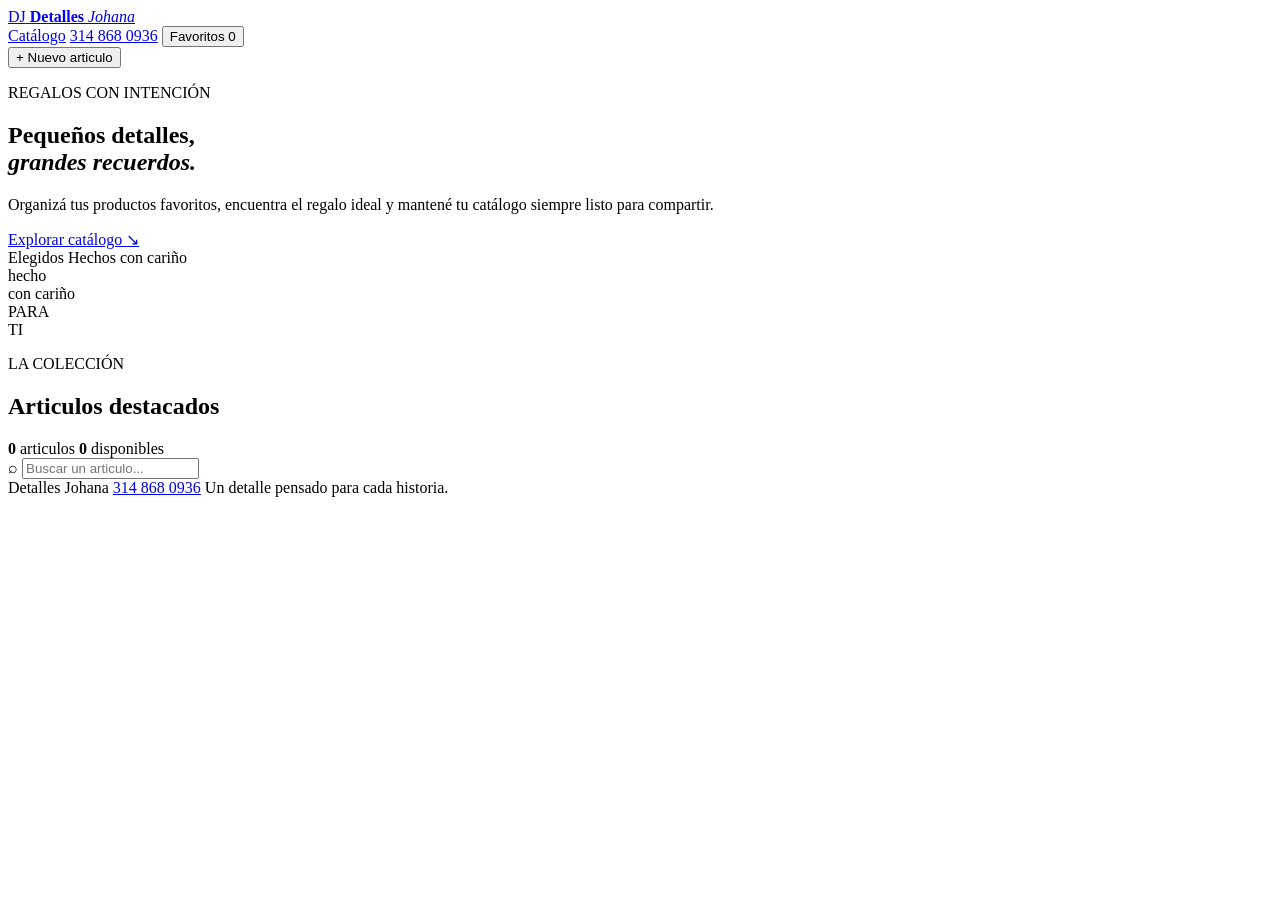
==== index.html @ 560e07d5 "Improve the catalog UI with a more premium layout and refined design" ====
<!doctype html>
<html lang="es">
<head>
  <meta charset="utf-8">
  <meta name="viewport" content="width=device-width, initial-scale=1, viewport-fit=cover">
  <meta name="theme-color" content="#f5efe8">
  <meta name="description" content="Catalogo de detalles especiales de Detalles Johana.">
  <link rel="manifest" href="manifest.webmanifest">
  <link rel="stylesheet" href="styles.css">
  <title>Detalles Johana | Catalogo</title>
</head>
<body>
  <div class="bg-blur blur-one"></div>
  <div class="bg-blur blur-two"></div>

  <main class="app-shell">
    <header class="topbar">
      <a class="brand" href="#inicio" aria-label="Detalles Johana, inicio">
        <span class="brand-mark">DJ</span>
        <span class="brand-text">
          <strong>Detalles</strong>
          <em>Johana</em>
        </span>
      </a>

      <nav class="main-nav" aria-label="Navegación principal">
        <a class="nav-link is-active" href="#catalogo">Catálogo</a>
        <a class="nav-link" href="tel:+573148680936" aria-label="Llamar al 3148680936">314 868 0936</a>
        <button class="nav-link icon-button" id="favoritesButton" type="button">
          Favoritos <span id="favoriteCount">0</span>
        </button>
      </nav>

      <button class="primary-button compact" id="addProductButton" type="button">
        <span aria-hidden="true">+</span> Nuevo articulo
      </button>
    </header>

    <section class="hero" id="inicio" aria-labelledby="heroTitle">
      <div class="hero-copy">
        <p class="eyebrow">REGALOS CON INTENCIÓN</p>
        <h1 id="heroTitle">Pequeños detalles,<br><i>grandes recuerdos.</i></h1>
        <p class="hero-text">
          Organizá tus productos favoritos, encuentra el regalo ideal y mantené tu catálogo siempre listo para compartir.
        </p>

        <div class="hero-actions">
          <a class="dark-button" href="#catalogo">Explorar catálogo <span aria-hidden="true">↘</span></a>
          <div class="mini-badges">
            <span>Elegidos</span>
            <span>Hechos con cariño</span>
          </div>
        </div>
      </div>

      <div class="hero-art" aria-label="Selección de detalles especiales">
        <div class="hero-note">hecho<br>con cariño</div>
        <div class="hero-photo"></div>
        <span class="hero-stamp">PARA<br>TI</span>
      </div>
    </section>

    <section class="catalog-section" id="catalogo" aria-labelledby="catalogTitle">
      <div class="section-heading">
        <div>
          <p class="eyebrow">LA COLECCIÓN</p>
          <h2 id="catalogTitle">Articulos destacados</h2>
        </div>

        <div class="catalog-stats" aria-label="Resumen del catálogo">
          <span><strong id="productCount">0</strong> articulos</span>
          <span><strong id="availableCount">0</strong> disponibles</span>
        </div>
      </div>

      <div class="catalog-tools">
        <label class="search-box">
          <span aria-hidden="true">⌕</span>
          <input id="searchInput" type="search" placeholder="Buscar un articulo..." aria-label="Buscar articulos">
        </label>
        <div class="filter-row" id="filterRow" aria-label="Filtrar por categoría"></div>
      </div>

      <div class="product-grid" id="productGrid"></div>
    </section>

    <footer class="footer">
      <span>Detalles Johana</span>
      <a href="tel:+573148680936">314 868 0936</a>
      <span>Un detalle pensado para cada historia.</span>
    </footer>
  </main>

  <dialog id="productDialog">
    <form id="productForm" novalidate>
      <div class="dialog-heading">
        <div>
          <p class="eyebrow">NUEVO ARTICULO</p>
          <h2>Agrega un detalle</h2>
        </div>
        <button class="close-button" id="closeProductButton" type="button" aria-label="Cerrar">×</button>
      </div>

      <label>
        Nombre del articulo
        <input name="name" required maxlength="45" placeholder="Ej. Vela aromatica">
      </label>

      <div class="form-row">
        <label>
          Categoria
          <select name="category">
            <option value="Regalos">Regalos</option>
            <option value="Hogar">Hogar</option>
            <option value="Papeleria">Papeleria</option>
            <option value="Accesorios">Accesorios</option>
          </select>
        </label>

        <label>
          Precio
          <input name="price" type="number" min="0" step="100" required placeholder="45000">
        </label>
      </div>

      <div class="form-row">
        <label>
          Disponibilidad
          <input name="stock" type="number" min="0" step="1" required value="1">
        </label>

        <label>
          Color de respaldo
          <input name="color" type="color" value="#d7a18c">
        </label>
      </div>

      <label>
        Foto del articulo
        <input name="imageFile" type="file" accept="image/*" required>
      </label>

      <button class="dark-button full-width" type="submit">
        Guardar articulo <span aria-hidden="true">→</span>
      </button>
    </form>
  </dialog>

  <dialog id="imageDialog" class="image-dialog">
    <button class="close-button image-close-button" id="closeImageButton" type="button" aria-label="Cerrar imagen">×</button>
    <img id="expandedImage" alt="">
    <p id="expandedImageTitle"></p>
  </dialog>

  <div class="toast" id="toast" role="status" aria-live="polite"></div>

  <script src="app.js"></script>
</body>
</html>
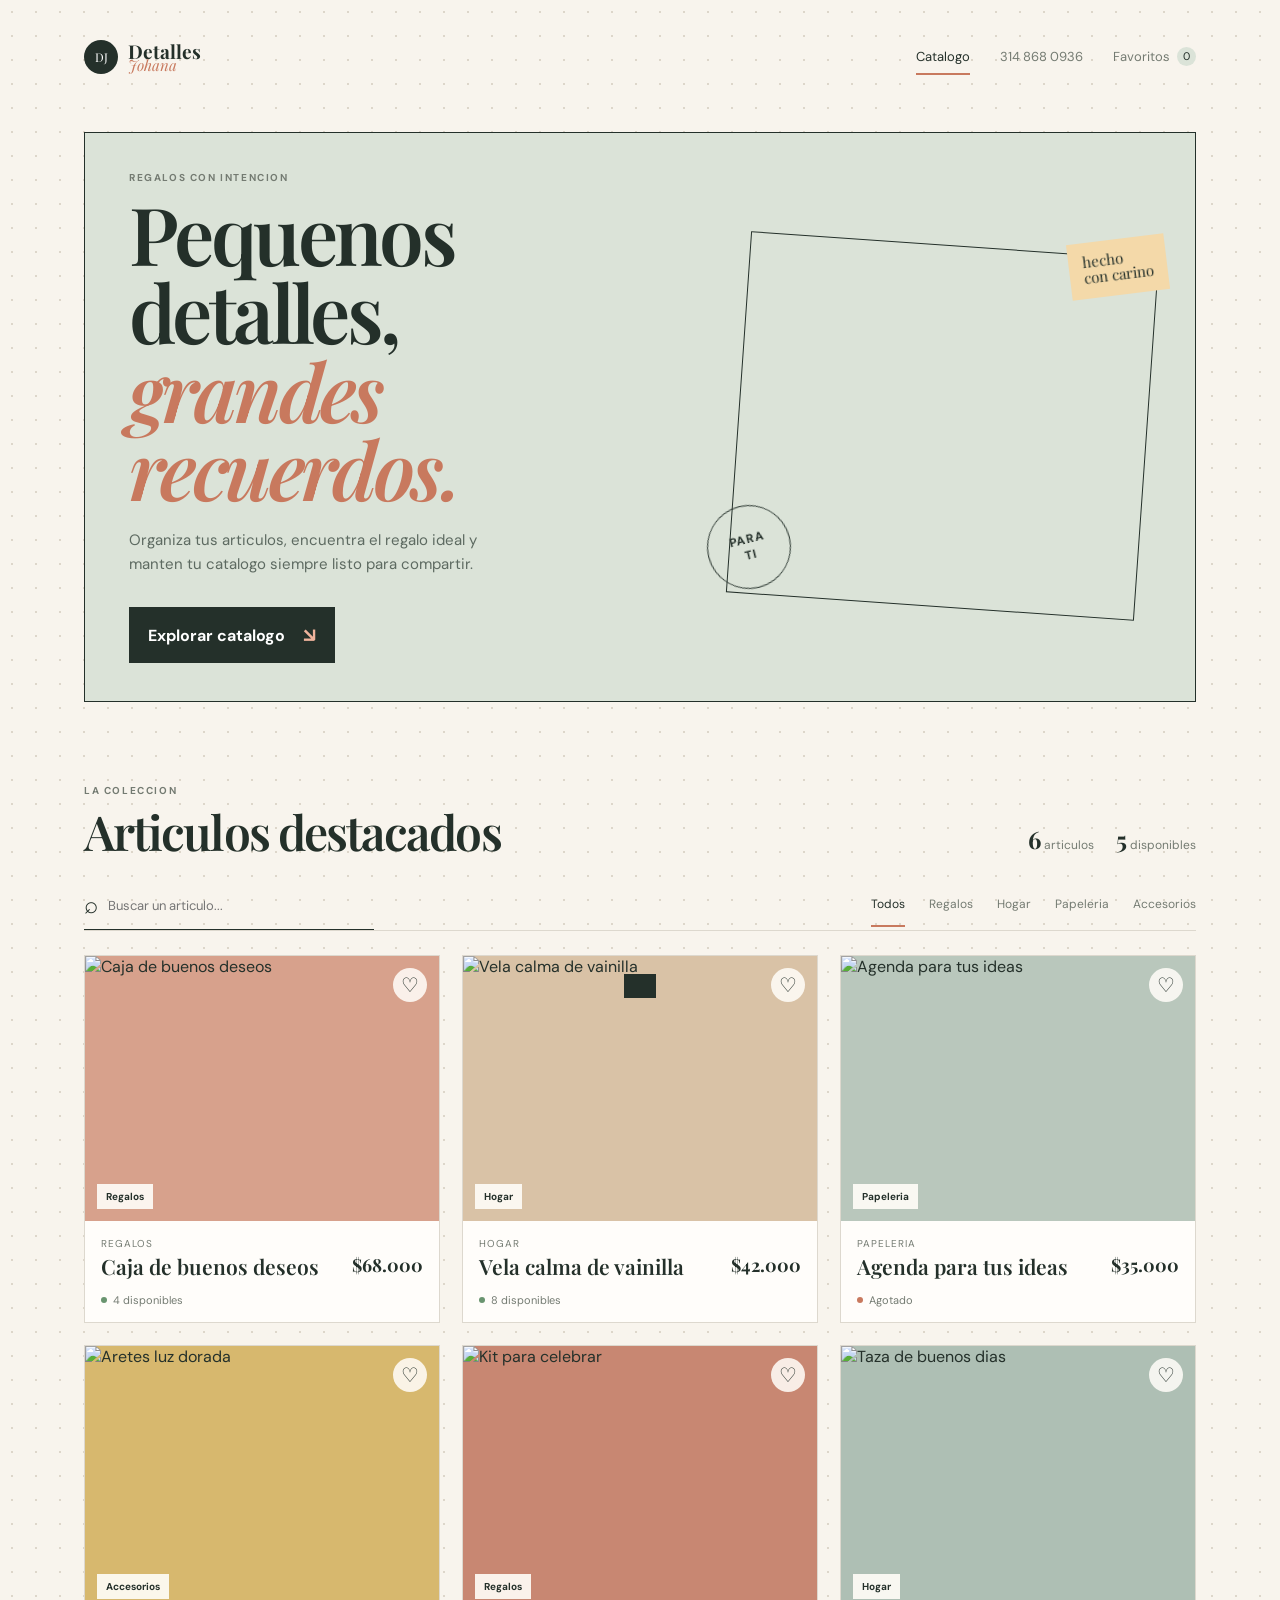
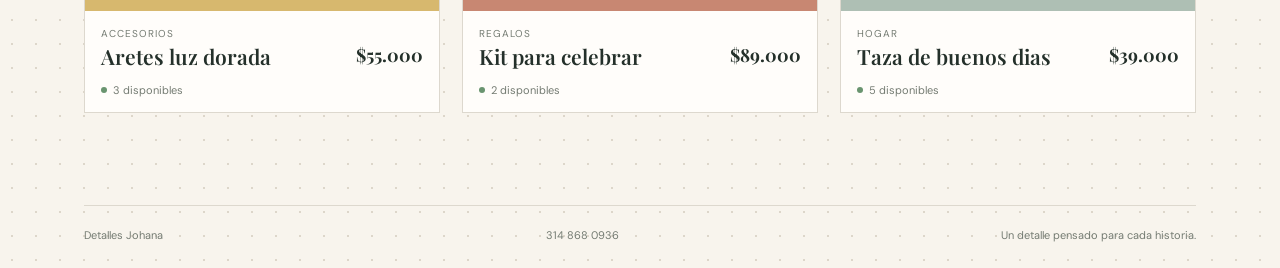
==== commit 61d15e09: "Add files via upload" ====
--- a/index.html
+++ b/index.html
@@ -1,159 +1,31 @@
-<!doctype html>
-<html lang="es">
-<head>
-  <meta charset="utf-8">
-  <meta name="viewport" content="width=device-width, initial-scale=1, viewport-fit=cover">
-  <meta name="theme-color" content="#f5efe8">
-  <meta name="description" content="Catalogo de detalles especiales de Detalles Johana.">
-  <link rel="manifest" href="manifest.webmanifest">
-  <link rel="stylesheet" href="styles.css">
-  <title>Detalles Johana | Catalogo</title>
-</head>
-<body>
-  <div class="bg-blur blur-one"></div>
-  <div class="bg-blur blur-two"></div>
-
-  <main class="app-shell">
-    <header class="topbar">
-      <a class="brand" href="#inicio" aria-label="Detalles Johana, inicio">
-        <span class="brand-mark">DJ</span>
-        <span class="brand-text">
-          <strong>Detalles</strong>
-          <em>Johana</em>
-        </span>
-      </a>
-
-      <nav class="main-nav" aria-label="Navegación principal">
-        <a class="nav-link is-active" href="#catalogo">Catálogo</a>
-        <a class="nav-link" href="tel:+573148680936" aria-label="Llamar al 3148680936">314 868 0936</a>
-        <button class="nav-link icon-button" id="favoritesButton" type="button">
-          Favoritos <span id="favoriteCount">0</span>
-        </button>
-      </nav>
-
-      <button class="primary-button compact" id="addProductButton" type="button">
-        <span aria-hidden="true">+</span> Nuevo articulo
-      </button>
-    </header>
-
-    <section class="hero" id="inicio" aria-labelledby="heroTitle">
-      <div class="hero-copy">
-        <p class="eyebrow">REGALOS CON INTENCIÓN</p>
-        <h1 id="heroTitle">Pequeños detalles,<br><i>grandes recuerdos.</i></h1>
-        <p class="hero-text">
-          Organizá tus productos favoritos, encuentra el regalo ideal y mantené tu catálogo siempre listo para compartir.
-        </p>
-
-        <div class="hero-actions">
-          <a class="dark-button" href="#catalogo">Explorar catálogo <span aria-hidden="true">↘</span></a>
-          <div class="mini-badges">
-            <span>Elegidos</span>
-            <span>Hechos con cariño</span>
-          </div>
-        </div>
-      </div>
-
-      <div class="hero-art" aria-label="Selección de detalles especiales">
-        <div class="hero-note">hecho<br>con cariño</div>
-        <div class="hero-photo"></div>
-        <span class="hero-stamp">PARA<br>TI</span>
-      </div>
-    </section>
-
-    <section class="catalog-section" id="catalogo" aria-labelledby="catalogTitle">
-      <div class="section-heading">
-        <div>
-          <p class="eyebrow">LA COLECCIÓN</p>
-          <h2 id="catalogTitle">Articulos destacados</h2>
-        </div>
-
-        <div class="catalog-stats" aria-label="Resumen del catálogo">
-          <span><strong id="productCount">0</strong> articulos</span>
-          <span><strong id="availableCount">0</strong> disponibles</span>
-        </div>
-      </div>
-
-      <div class="catalog-tools">
-        <label class="search-box">
-          <span aria-hidden="true">⌕</span>
-          <input id="searchInput" type="search" placeholder="Buscar un articulo..." aria-label="Buscar articulos">
-        </label>
-        <div class="filter-row" id="filterRow" aria-label="Filtrar por categoría"></div>
-      </div>
-
-      <div class="product-grid" id="productGrid"></div>
-    </section>
-
-    <footer class="footer">
-      <span>Detalles Johana</span>
-      <a href="tel:+573148680936">314 868 0936</a>
-      <span>Un detalle pensado para cada historia.</span>
-    </footer>
-  </main>
-
-  <dialog id="productDialog">
-    <form id="productForm" novalidate>
-      <div class="dialog-heading">
-        <div>
-          <p class="eyebrow">NUEVO ARTICULO</p>
-          <h2>Agrega un detalle</h2>
-        </div>
-        <button class="close-button" id="closeProductButton" type="button" aria-label="Cerrar">×</button>
-      </div>
-
-      <label>
-        Nombre del articulo
-        <input name="name" required maxlength="45" placeholder="Ej. Vela aromatica">
-      </label>
-
-      <div class="form-row">
-        <label>
-          Categoria
-          <select name="category">
-            <option value="Regalos">Regalos</option>
-            <option value="Hogar">Hogar</option>
-            <option value="Papeleria">Papeleria</option>
-            <option value="Accesorios">Accesorios</option>
-          </select>
-        </label>
-
-        <label>
-          Precio
-          <input name="price" type="number" min="0" step="100" required placeholder="45000">
-        </label>
-      </div>
-
-      <div class="form-row">
-        <label>
-          Disponibilidad
-          <input name="stock" type="number" min="0" step="1" required value="1">
-        </label>
-
-        <label>
-          Color de respaldo
-          <input name="color" type="color" value="#d7a18c">
-        </label>
-      </div>
-
-      <label>
-        Foto del articulo
-        <input name="imageFile" type="file" accept="image/*" required>
-      </label>
-
-      <button class="dark-button full-width" type="submit">
-        Guardar articulo <span aria-hidden="true">→</span>
-      </button>
-    </form>
-  </dialog>
-
-  <dialog id="imageDialog" class="image-dialog">
-    <button class="close-button image-close-button" id="closeImageButton" type="button" aria-label="Cerrar imagen">×</button>
-    <img id="expandedImage" alt="">
-    <p id="expandedImageTitle"></p>
-  </dialog>
-
-  <div class="toast" id="toast" role="status" aria-live="polite"></div>
-
-  <script src="app.js"></script>
-</body>
-</html>
+<!doctype html>
+<html lang="es">
+<head>
+  <meta charset="utf-8">
+  <meta name="viewport" content="width=device-width, initial-scale=1, viewport-fit=cover">
+  <meta name="theme-color" content="#f8f4ed">
+  <link rel="manifest" href="manifest.webmanifest">
+  <link rel="stylesheet" href="styles.css">
+  <title>Detalles Johana Catalogo</title>
+</head>
+<body>
+  <main class="app-shell">
+    <header class="topbar">
+      <a class="brand" href="#inicio" aria-label="Detalles Johana, inicio"><span class="brand-mark">DJ</span><span><strong>Detalles</strong><em>Johana</em></span></a>
+      <nav class="main-nav" aria-label="Navegacion principal"><a class="nav-link is-active" href="#catalogo">Catalogo</a><a class="nav-link" href="tel:+573148680936" aria-label="Llamar al 3148680936">314 868 0936</a><button class="nav-link" id="favoritesButton" type="button">Favoritos <span id="favoriteCount">0</span></button></nav>
+    </header>
+    <section class="hero" id="inicio" aria-labelledby="heroTitle">
+      <div class="hero-copy"><p class="eyebrow">REGALOS CON INTENCION</p><h1 id="heroTitle">Pequenos detalles,<br><i>grandes recuerdos.</i></h1><p class="hero-text">Organiza tus articulos, encuentra el regalo ideal y manten tu catalogo siempre listo para compartir.</p><a class="dark-button" href="#catalogo">Explorar catalogo <span aria-hidden="true">↘</span></a></div>
+      <div class="hero-art" aria-label="Seleccion de detalles especiales"><div class="hero-note">hecho<br>con carino</div><div class="hero-photo"></div><span class="hero-stamp">PARA<br>TI</span></div>
+    </section>
+    <section class="catalog-section" id="catalogo" aria-labelledby="catalogTitle">
+      <div class="section-heading"><div><p class="eyebrow">LA COLECCION</p><h2 id="catalogTitle">Articulos destacados</h2></div><div class="catalog-stats" aria-label="Resumen del catalogo"><span><strong id="productCount">0</strong> articulos</span><span><strong id="availableCount">0</strong> disponibles</span></div></div>
+      <div class="catalog-tools"><label class="search-box"><span aria-hidden="true">⌕</span><input id="searchInput" type="search" placeholder="Buscar un articulo..." aria-label="Buscar articulos"></label><div class="filter-row" id="filterRow" aria-label="Filtrar por categoria"></div></div>
+      <div class="product-grid" id="productGrid"></div>
+    </section>
+    <footer class="footer"><span>Detalles Johana</span><a href="tel:+573148680936">314 868 0936</a><span>Un detalle pensado para cada historia.</span></footer>
+  </main>
+  <dialog id="imageDialog" class="image-dialog"><button class="close-button image-close-button" id="closeImageButton" type="button" aria-label="Cerrar imagen">×</button><img id="expandedImage" alt=""><p id="expandedImageTitle"></p></dialog>
+  <div class="toast" id="toast" role="status" aria-live="polite"></div><script src="app.js"></script>
+</body>
+</html>
--- a/styles.css
+++ b/styles.css
@@ -0,0 +1,10 @@
+﻿@import url('https://fonts.googleapis.com/css2?family=DM+Sans:wght@400;500;600;700&family=Playfair+Display:ital,wght@0,600;1,600;1,700&display=swap');
+:root { --ink: #24302a; --muted: #747b72; --paper: #f8f4ed; --card: #fffdfa; --line: #ddd8ce; --accent: #c8795e; --sage: #dbe3d8; }
+* { box-sizing: border-box; } html { scroll-behavior: smooth; } body { margin: 0; color: var(--ink); background: var(--paper); font-family: 'DM Sans', sans-serif; background-image: radial-gradient(#ddd6ca 1px, transparent 1px); background-size: 24px 24px; }
+button, input, select { font: inherit; } button, a { cursor: pointer; } a { color: inherit; text-decoration: none; }.app-shell { max-width: 1180px; margin: auto; padding: 26px 34px 0; }.topbar { min-height: 62px; display: flex; align-items: center; justify-content: space-between; gap: 28px; }.brand { display: flex; align-items: center; gap: 10px; }.brand-mark { width: 34px; height: 34px; display: grid; place-items: center; color: white; background: var(--ink); border-radius: 50%; font-family: 'Playfair Display', serif; font-size: 12px; }.brand strong, .brand em { display: block; font-family: 'Playfair Display', serif; font-size: 19px; line-height: .85; }.brand em { color: var(--accent); font-size: 15px; }.main-nav { display: flex; align-items: center; gap: 30px; margin-left: auto; }.nav-link { padding: 8px 0; border: 0; border-bottom: 2px solid transparent; color: var(--muted); background: transparent; font-size: 13px; }.nav-link.is-active, .nav-link:hover { color: var(--ink); border-bottom-color: var(--accent); }.nav-link span { display: inline-grid; place-items: center; width: 19px; height: 19px; margin-left: 4px; border-radius: 50%; color: var(--ink); background: var(--sage); font-size: 11px; }
+.primary-button, .dark-button { display: inline-flex; align-items: center; justify-content: space-between; gap: 18px; border: 1px solid var(--ink); color: white; background: var(--ink); font-weight: 700; }.primary-button { padding: 12px 16px; }.primary-button span, .dark-button span { color: #efb39c; font-size: 20px; }.compact { font-size: 12px; }.hero { min-height: 455px; display: grid; grid-template-columns: 1.05fr .95fr; align-items: center; gap: 30px; margin: 44px 0 82px; padding: 38px 0 38px 44px; background: var(--sage); border: 1px solid var(--ink); overflow: hidden; }.eyebrow { margin: 0 0 10px; color: var(--muted); font-size: 10px; font-weight: 700; letter-spacing: .16em; } h1, h2, h3, p { margin-top: 0; } h1, h2, h3 { font-family: 'Playfair Display', serif; font-weight: 600; } h1 { max-width: 600px; margin-bottom: 20px; font-size: clamp(46px, 7vw, 80px); line-height: .98; letter-spacing: -.045em; } h1 i { color: var(--accent); }.hero-text { max-width: 390px; color: #5d6a61; font-size: 15px; line-height: 1.65; }.dark-button { margin-top: 15px; padding: 14px 18px; }.hero-art { height: 380px; position: relative; }.hero-photo { position: absolute; inset: 18px 48px 0 35px; background: url('https://images.unsplash.com/photo-1512909006721-3d6018887383?auto=format&fit=crop&w=900&q=85') center/cover; border: 1px solid var(--ink); transform: rotate(4deg); }.hero-note { position: absolute; z-index: 1; top: 12px; right: 28px; padding: 12px 14px; background: #f4d9a9; font-family: 'Playfair Display', serif; font-size: 15px; line-height: 1.05; transform: rotate(-7deg); }.hero-stamp { position: absolute; z-index: 1; bottom: 18px; left: 4px; display: grid; place-items: center; width: 84px; height: 84px; border: 1px solid var(--ink); border-radius: 50%; font-size: 12px; font-weight: 700; letter-spacing: .08em; text-align: center; transform: rotate(-14deg); }
+.section-heading { display: flex; align-items: end; justify-content: space-between; gap: 20px; } h2 { margin-bottom: 0; font-size: clamp(32px, 4vw, 48px); line-height: 1; letter-spacing: -.04em; }.catalog-stats { display: flex; gap: 22px; color: var(--muted); font-size: 12px; }.catalog-stats strong { color: var(--ink); font-family: 'Playfair Display', serif; font-size: 24px; }.catalog-tools { display: flex; align-items: center; justify-content: space-between; gap: 20px; margin: 38px 0 24px; border-bottom: 1px solid var(--line); }.search-box { display: flex; align-items: center; gap: 8px; width: min(290px, 100%); padding: 0 0 12px; border-bottom: 1px solid var(--ink); }.search-box span { font-size: 24px; line-height: 1; }.search-box input { width: 100%; border: 0; outline: 0; background: transparent; font-size: 13px; }.filter-row { display: flex; gap: 24px; overflow-x: auto; }.filter-button { padding: 0 0 13px; border: 0; border-bottom: 2px solid transparent; color: var(--muted); background: transparent; font-size: 12px; white-space: nowrap; }.filter-button.is-active { color: var(--ink); border-bottom-color: var(--accent); }
+.product-grid { display: grid; grid-template-columns: repeat(3, 1fr); gap: 22px; min-height: 260px; }.product-card { overflow: hidden; border: 1px solid var(--line); background: var(--card); animation: rise .45s ease both; }.product-card:hover { border-color: var(--accent); transform: translateY(-3px); transition: transform .2s ease; }.product-image { height: 265px; position: relative; display: grid; place-items: center; overflow: hidden; }.product-image img { width: 100%; height: 100%; display: block; object-fit: cover; transition: transform .4s ease; }.product-card:hover .product-image img { transform: scale(1.04); }.fallback-mark { color: white; font-family: 'Playfair Display', serif; font-size: 40px; }.favorite-button { position: absolute; top: 12px; right: 12px; width: 34px; height: 34px; border: 0; border-radius: 50%; color: var(--ink); background: #fffdf8dd; font-size: 20px; line-height: 1; }.favorite-button.is-favorite { color: var(--accent); }.category-tag { position: absolute; left: 12px; bottom: 12px; padding: 6px 9px; color: var(--ink); background: #fffdf8e8; font-size: 10px; font-weight: 700; }.product-info { display: flex; align-items: end; justify-content: space-between; gap: 12px; padding: 16px 16px 8px; }.product-category { margin-bottom: 5px; color: var(--muted); font-size: 10px; letter-spacing: .1em; text-transform: uppercase; }.product-info h3 { margin-bottom: 0; font-size: 21px; line-height: 1.05; }.product-price { white-space: nowrap; font-family: 'Playfair Display', serif; font-size: 18px; }.product-footer { display: flex; align-items: center; justify-content: space-between; padding: 8px 16px 15px; color: var(--muted); font-size: 11px; }.availability { display: flex; align-items: center; gap: 6px; }.availability span { width: 6px; height: 6px; border-radius: 50%; background: #69946f; }.availability.is-sold-out span { background: var(--accent); }.delete-button { padding: 0; border: 0; color: var(--muted); background: transparent; font-size: 11px; }.delete-button:hover { color: var(--accent); }.empty-state { grid-column: 1 / -1; padding: 52px 20px; border: 1px dashed var(--line); color: var(--muted); text-align: center; }.empty-state span { color: var(--accent); font-size: 28px; }.empty-state h3 { margin: 10px 0 5px; color: var(--ink); font-size: 26px; }.footer { display: flex; justify-content: space-between; margin-top: 92px; padding: 22px 0 26px; border-top: 1px solid var(--line); color: var(--muted); font-size: 11px; }
+dialog { width: min(92vw, 500px); padding: 30px; border: 1px solid var(--ink); background: var(--paper); } dialog::backdrop { background: #24302a99; }.dialog-heading { display: flex; align-items: start; justify-content: space-between; gap: 20px; margin-bottom: 24px; }.dialog-heading h2 { font-size: 32px; }.close-button { width: 32px; height: 32px; border: 1px solid var(--ink); color: white; background: var(--ink); border-radius: 50%; font-size: 20px; line-height: 1; } dialog label { display: block; margin: 16px 0; color: var(--muted); font-size: 12px; font-weight: 700; } dialog input, dialog select { display: block; width: 100%; margin-top: 7px; padding: 12px; border: 1px solid var(--line); outline-color: var(--accent); background: var(--card); } dialog input[type=color] { height: 43px; padding: 3px; }.form-row { display: grid; grid-template-columns: 1fr 1fr; gap: 14px; }.full-width { width: 100%; margin-top: 12px; }.image-dialog { width: min(92vw, 760px); padding: 18px; text-align: center; }.image-dialog img { display: block; width: 100%; max-height: 75vh; object-fit: contain; }.image-dialog p { margin: 12px 0 0; font-family: 'Playfair Display', serif; font-size: 22px; }.image-close-button { position: absolute; top: 12px; right: 12px; z-index: 1; }.product-image { cursor: zoom-in; }.toast { position: fixed; left: 50%; bottom: 22px; z-index: 2; padding: 12px 16px; color: white; background: var(--ink); transform: translate(-50%, 120px); transition: transform .25s ease; }.toast.is-visible { transform: translate(-50%, 0); }@keyframes rise { from { opacity: 0; transform: translateY(10px); } to { opacity: 1; transform: translateY(0); } }
+@media (max-width: 780px) { .app-shell { padding: 20px 16px 0; }.topbar { flex-wrap: wrap; }.main-nav { order: 3; width: 100%; justify-content: center; gap: 26px; }.hero { grid-template-columns: 1fr; margin: 28px 0 55px; padding: 32px 22px 0; }.hero-art { height: 270px; }.hero-photo { inset: 12px 44px 0 28px; }.hero-note { right: 10px; }.section-heading { align-items: start; flex-direction: column; }.catalog-stats { width: 100%; justify-content: space-between; }.catalog-tools { align-items: start; flex-direction: column; border-bottom: 0; }.search-box { width: 100%; }.filter-row { width: 100%; border-bottom: 1px solid var(--line); }.product-grid { grid-template-columns: repeat(2, 1fr); gap: 12px; }.product-image { height: 210px; }.product-info { display: block; padding: 12px; }.product-price { display: block; margin-top: 8px; }.product-footer { padding: 6px 12px 12px; }.footer { margin-top: 60px; } }
+@media (max-width: 460px) { .primary-button.compact { padding: 10px; font-size: 0; }.primary-button.compact span { font-size: 22px; }h1 { font-size: 46px; }.product-grid { grid-template-columns: 1fr; }.product-image { height: 260px; }.footer { display: block; line-height: 2; } }
